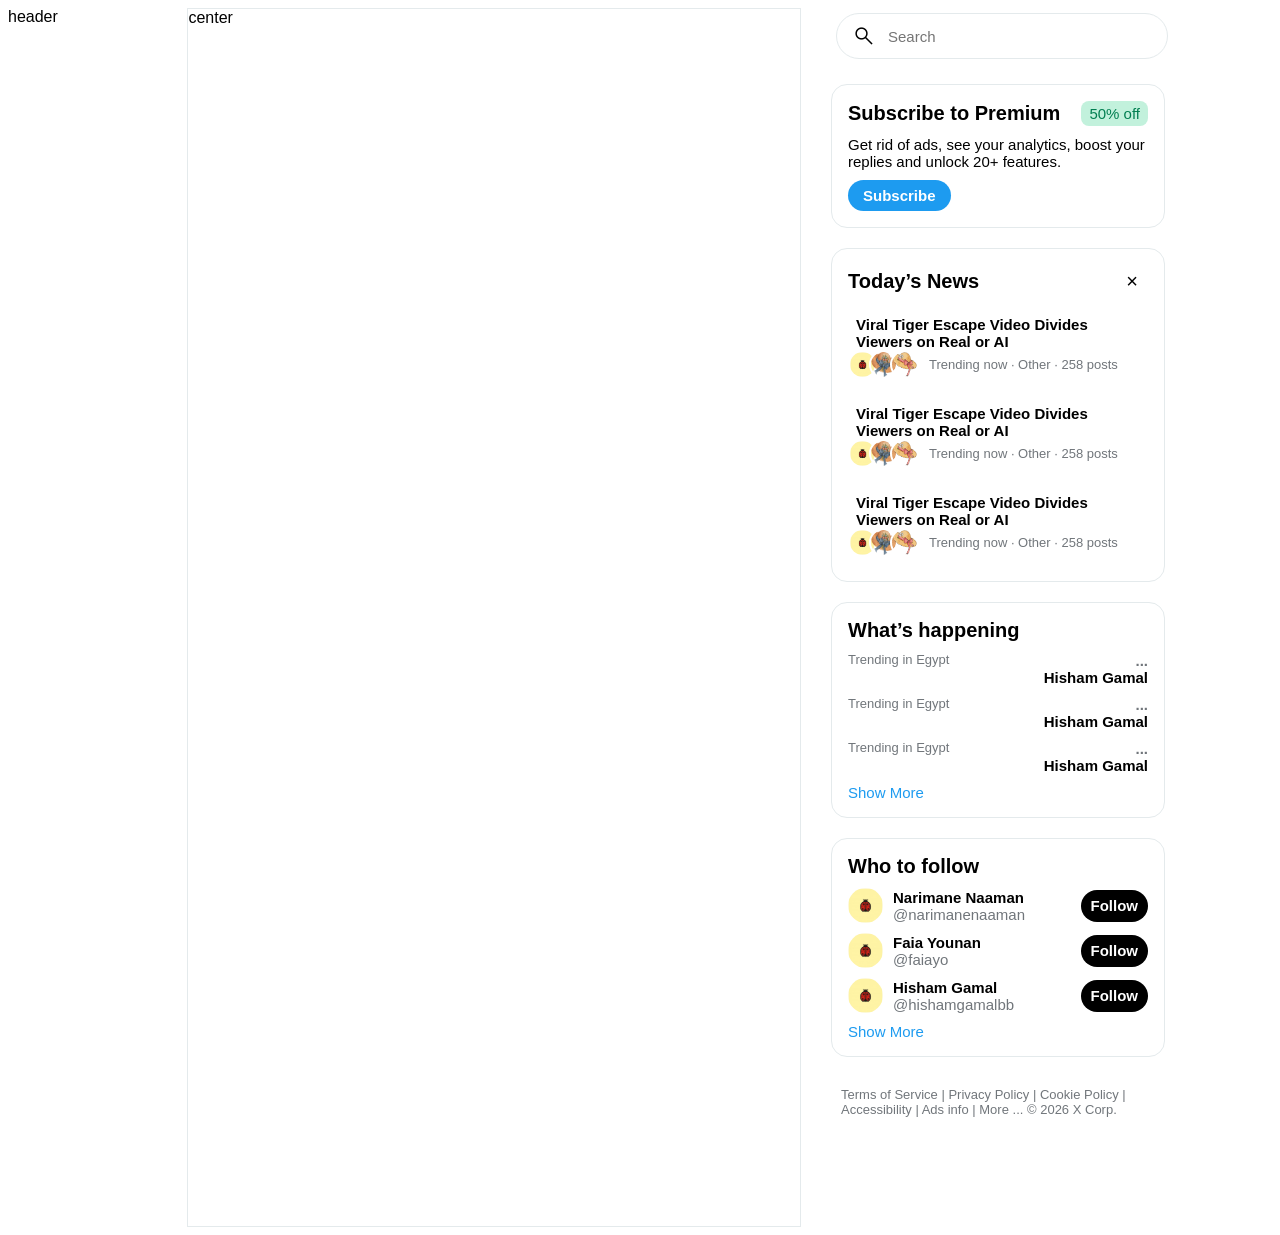
==== HTML/index.html @ dd6e9b9d "f" ====
<!DOCTYPE html>
<html lang="en">

<head>
  <meta charset="UTF-8">
  <meta name="viewport" content="width=device-width, initial-scale=1.0">
  <title>Home</title>
  <link rel="icon" href="../Resources/Images/X (1).png">
  <link rel="stylesheet" href="../CSS/style.css">

  <link rel="stylesheet" href="https://fonts.googleapis.com/css2?family=Material+Symbols+Outlined:opsz,wght,FILL,GRAD@20..48,100..700,0..1,-50..200&icon_names=search" />
  <style>
    .material-symbols-outlined {
         font-variation-settings:
         'FILL' 0,
         'wght' 300,
         'GRAD' 0,
         'opsz' 24
    }
</style>

</head>

<body>
  <header>header</header>

  
  <main>
  <section class="center">center</section>


  <aside>

    <section class="search-section">
      <div class="search">
        <span class="material-symbols-outlined">search</span>
        <input type="text" placeholder="Search">
      </div>
    </section>

    <section class="aside-section">
      <div class="aside-label">
         <p id="side-label">Subscribe to Premium</p>
         <p id="offer">50% off</p>
      </div>
      <p>Get rid of ads, see your analytics, boost your replies and unlock 20+ features.</p>
      <button class="btn-subscribe">Subscribe</button>
    </section>

    <siction class="aside-section">
      <div class="aside-label">
         <p id="side-label">Today’s News</p>
         <span class="close-btn">&times;</span>
      </div>
      <div class="news">
        <p class="news-label">Viral Tiger Escape Video Divides Viewers on Real or AI</p>
        <div class="trending-news">
          <div class="users">
            <img src="../Resources/Images/Avatar(3).png" alt="Avatars">
            <img src="../Resources/Images/Avatar(2).png" alt="">
            <img src="../Resources/Images/Avatar(1).jpeg" alt="">
          </div>
          <p>Trending now · Other · 258 posts</p>
        </div>
      </div>
      <div class="news">
        <p class="news-label">Viral Tiger Escape Video Divides Viewers on Real or AI</p>
        <div class="trending-news">
          <div class="users">
            <img src="../Resources/Images/Avatar(3).png" alt="Avatars">
            <img src="../Resources/Images/Avatar(2).png" alt="">
            <img src="../Resources/Images/Avatar(1).jpeg" alt="">
          </div>
          <p>Trending now · Other · 258 posts</p>
        </div>
      </div>
      <div class="news">
        <p class="news-label">Viral Tiger Escape Video Divides Viewers on Real or AI</p>
        <div class="trending-news">
          <div class="users">
            <img src="../Resources/Images/Avatar(3).png" alt="Avatars">
            <img src="../Resources/Images/Avatar(2).png" alt="">
            <img src="../Resources/Images/Avatar(1).jpeg" alt="">
          </div>
          <p>Trending now · Other · 258 posts</p>
        </div>
      </div>
    </siction>
    
    <section class="aside-section">
      <div class="aside-label">
         <p id="side-label">What’s happening</p>
      </div>
      <div class="trending">
        <p>Trending in Egypt</p>
        <div class="trending-label">
          <span class="menu-btn"> ... </span>
          <p>Hisham Gamal</p>
        </div>
      </div>
      <div class="trending">
        <p>Trending in Egypt</p>
        <div class="trending-label">
          <span class="menu-btn"> ... </span>
          <p>Hisham Gamal</p>
        </div>
      </div>
      <div class="trending">
        <p>Trending in Egypt</p>
        <div class="trending-label">
          <span class="menu-btn"> ... </span>
          <p>Hisham Gamal</p>
        </div>
      </div>
      <div class="more">
        <p>Show More</p>
      </div>
    </section>

    <section class="aside-section">
      <div class="aside-label">
        <p id="side-label">Who to follow</p>
      </div>
      <div class="tofollow">
        <div class="user-info">
          <img src="../Resources/Images/Avatar(1).jpeg" alt="User Photo">
          <div class="users-names">
            <p class="names">Narimane Naaman</p>
            <p class="user-name">@narimanenaaman</p>
          </div>
        </div>
        <button>Follow</button>
      </div>
      <div class="tofollow">
        <div class="user-info">
          <img src="../Resources/Images/Avatar(1).jpeg" alt="User Photo">
          <div class="users-names">
            <p class="names">Faia Younan</p>
            <p class="user-name">@faiayo</p>
          </div>
        </div>
        <button>Follow</button>
      </div>
      <div class="tofollow">
        <div class="user-info">
          <img src="../Resources/Images/Avatar(1).jpeg" alt="User Photo">
          <div class="users-names">
            <p class="names">Hisham Gamal</p>
            <p class="user-name">@hishamgamalbb</p>
          </div>
        </div>
        <button>Follow</button>
      </div>
      <div class="more">
        <p>Show More</p>
      </div>
    </section>

    <footer>
      <div>
        <span>Terms of Service</span>  | 
        <span>Privacy Policy</span>  | 
        <span>Cookie Policy</span>  | 
        <span>Accessibility</span>  | 
        <span>Ads info</span>  | 
        <span>More</span> <span id="footer-more">...</span> 
        &copy; 2026 X Corp.
      </div>
    </footer>
  
  </aside>


  </main>
</body>
</html>
---- CSS/style.css ----
:root {
  /*Colors*/
  --primary-color : #000000; 
  --white-color :#fff ;
  --accent-color : #1D9BF0; /*links,buttons,follow*/
  --text-primary-color : #E7E9EA; 
  --text-secondary-color : #71767B;
  --border-color: #e4eaec;  /*#2F3336;*/
  /*Fonts*/
  --font-small: 13px;
  --font-normal: 15px;
  --font-large: 20px;
  --font-xlarge: 24px;
}

body {
  font-family: "Twitter Chirp", -apple-system, BlinkMacSystemFont, "Segoe UI", Roboto, Helvetica, Arial, sans-serif;
  background-color: var(--white-color);
  color: var(--primary-color);
  display: flex;
}

header {
  flex-grow: 1;
}

main {
  display: flex;
  flex-grow: 5;
}

.center {
  flex-grow: 7;
  border: 1px solid var(--border-color);
}

aside {
  flex-grow: 1;
  visibility: visible;
  padding-left: 30px;
  gap: 20px;
  display: flex;
  flex-direction: column;
  padding-bottom: 100px;

}

.search-section {
  background-color: var(--white-color);
  position: sticky;
  top: 0;
  z-index: 1000;
  padding: 5px;
}

.search {
  display: flex;
  align-items: center;
  gap: 10px;
  border: 1px solid var(--border-color);
  padding: 10px 15px;
  border-radius: 25px;
  max-width: 300px;
}

.search input {
  border: none;
  outline: none;
  width: 100%;
  font-size: var(--font-normal);
}

.aside-section {
  border: 1px solid var(--border-color);
  border-radius: 16px;
  display: flex;
  flex-direction: column;
  gap: 10px;
  align-items: flex-start;
  padding: 16px;
  max-width: 300px;
}

.aside-label {
  display: flex;
  align-items: center;
  padding: 0px;
  margin: 0px;
  justify-content: space-between;
  width: 100%;
}

#side-label {
  font-size: var(--font-large);
  font-weight: bold;
  margin: 0px;
}

#offer {
  color: #007e50;
  background-color: #c2f1dc;
  padding: 4px 8px;
  border-radius: 8px;
  margin: 0px;
}

.btn-subscribe {
  background-color: var(--accent-color);
  border-style: none;
  color: var(--white-color);
  font-size: var(--font-normal);
  font-weight: bold;
  text-align: center;
  padding: 7px 15px;
  border-radius: 25px;
  transition: 0.3s;
  cursor: pointer;
}

.btn-subscribe:hover {
  opacity: 80%;
}
 
.aside-section p {
  margin: 0px;
  font-size: var(--font-normal);
}

.news {
  padding: 8px;
  transition: 0.3s;
  cursor: pointer;
}

.news:hover {
  background-color: var(--border-color);
}

.news-label {
  font-size: var(--font-normal);
  font-weight: bold;
}

.trending-news p {
  font-size: var(--font-small);
  color: var(--text-secondary-color);
}

.trending-news {
  display: flex;
  align-items: center;
  gap: 10px;
}

.close-btn {
  font-size: var(--font-large);
  cursor: pointer;
  border-radius: 50%;
  padding: 5px 10px;
  transition: 0.3s;
}

.close-btn:hover {
  background-color: var(--border-color);
}

.users {
  display: flex;
  flex-direction: row-reverse;
}

.users img {
  width: 25px;
  height: 25px;
  border-radius: 50%;
  border: 2px solid var(--white-color);
  margin-left: -8px;
}

.trending p{
  font-size: var(--font-small);
  color: var(--text-secondary-color);
  margin: 0;
}

.trending {
  display: flex;
  width: 100%;
  align-items: flex-start;
  padding: 0px;
  margin: 0px;
  justify-content: space-between;
  transition: 0.3s;
  cursor: pointer;
}

.trending:hover {
  background-color: var(--border-color);
}

.trending-label {
  display: flex;
  flex-direction: column;
  align-items: flex-end;
}

.trending-label p {
  font-size: var(--font-normal);
  font-weight: bold;
  color: var(--primary-color);
}

.trending-label span {
  font-size: var(--font-normal);
  font-weight: bold;
  color: var(--text-secondary-color);
  transition: 0.3s;
}

.trending-label span:hover {
  border-radius: 50%;
  padding: 5px 10px;
  background-color:  #3299E5;
  color: var(--accent-color);
}

.more {
  width: 100%;
  cursor: pointer;
}

.more:hover {
  background-color: var(--border-color);
}

.more p {
  color: var(--accent-color);
  font-size: var(--font-normal);
}

.names {
  font-size: var(--font-normal);
  font-weight: bold;
  transition: 0.3s;
}

.names:hover {
  text-decoration: underline;
}

.user-name {
  font-size: var(--font-normal);
  color: var(--text-secondary-color);
}

.tofollow {
  cursor: pointer;
  width: 100%;
  display: flex;
  justify-content: space-between;
  transition: 0.3s;
  align-items: center;
}

.tofollow:hover {
  background-color: var(--border-color);
}

.tofollow img {
  width: 35px;
  height: 35px;
  border-radius: 50%;
}

.user-info {
  display: flex;
  gap: 10px;
  align-items: center;
}

.tofollow button {
  background-color: var(--primary-color);
  color: var(--white-color);
  font-size: var(--font-normal);
  font-weight: bold;
  border-style: none;
  border-radius: 16px;
  padding: 4px 10px;
  transition: 0.3s;
  height: 32px;
}

.tofollow button:hover {
  opacity: 80%;
}

footer {
  font-size:var(--font-small);
  color: var(--text-secondary-color);
  max-width: 360px;
}

footer div {
  padding: 10px;
}
 
footer span:hover {
  text-decoration: underline;
}
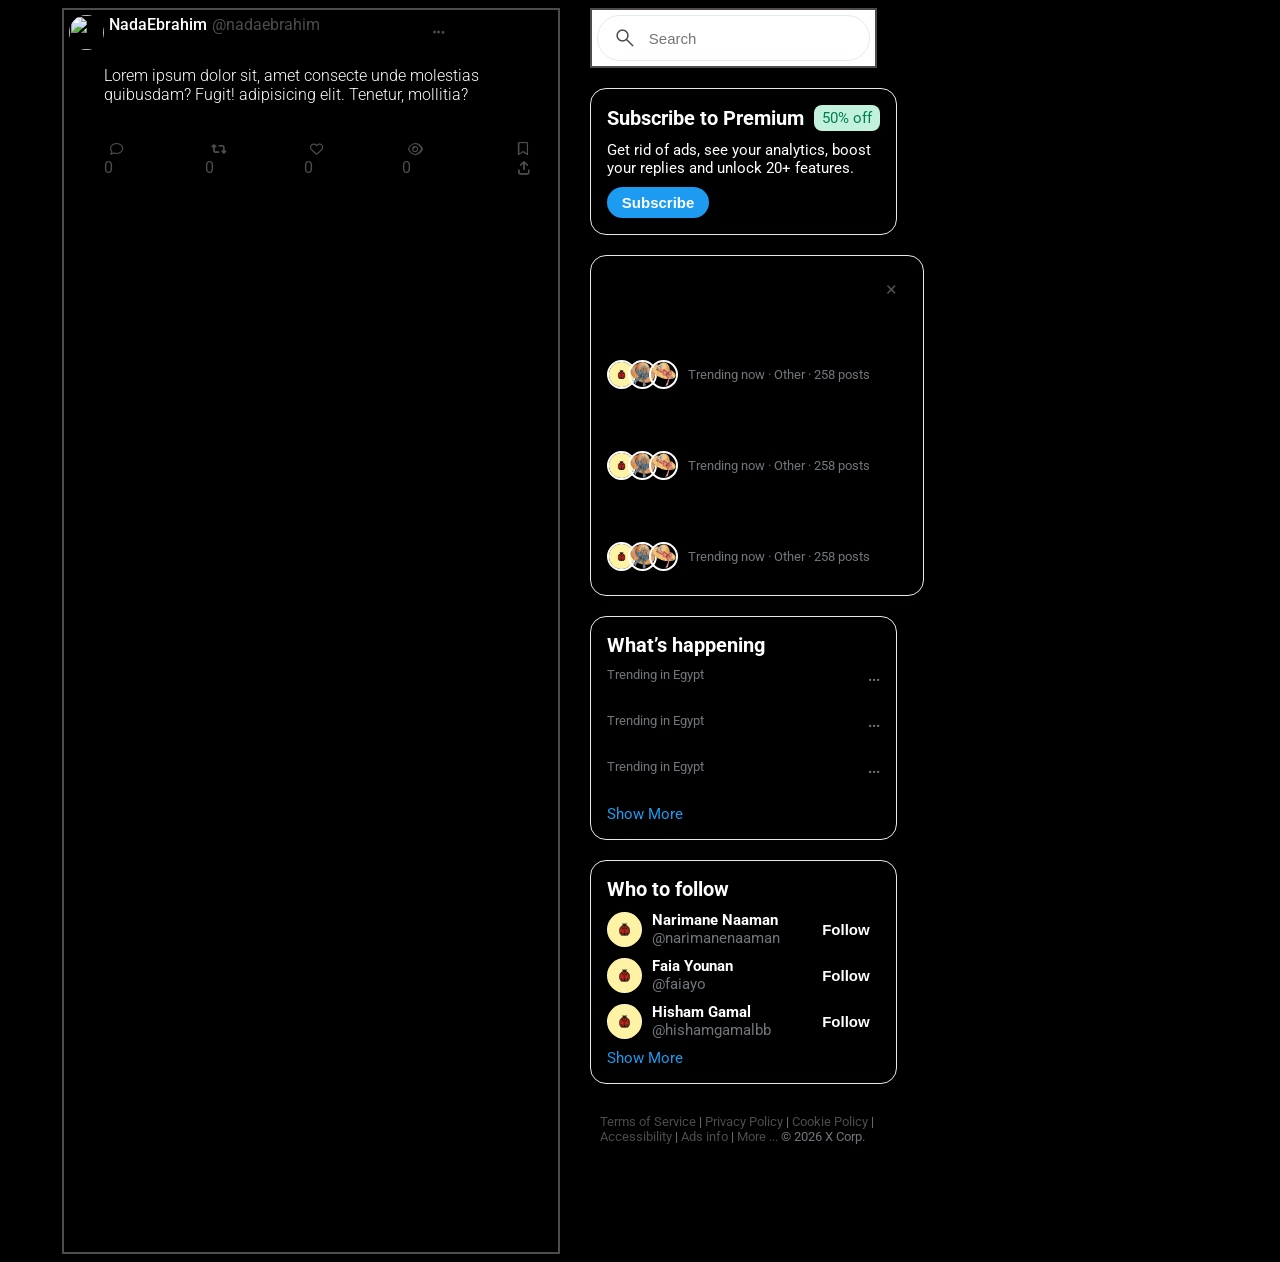
==== commit ee0bca9e: "center." ====
--- a/HTML/index.html
+++ b/HTML/index.html
@@ -7,6 +7,10 @@
   <title>Home</title>
   <link rel="icon" href="../Resources/Images/X (1).png">
   <link rel="stylesheet" href="../CSS/style.css">
+   <!--link icones-->
+   <link rel="stylesheet" href="https://cdnjs.cloudflare.com/ajax/libs/font-awesome/6.5.0/css/all.min.css">
+   <!--link; font-->
+   <link href="https://fonts.googleapis.com/css2?family=Lemonada:wght@300..700&family=Roboto:ital,wght@0,100..900;1,100..900&family=Work+Sans:ital,wght@0,100..900;1,100..900&display=swap" rel="stylesheet">
 
   <link rel="stylesheet" href="https://fonts.googleapis.com/css2?family=Material+Symbols+Outlined:opsz,wght,FILL,GRAD@20..48,100..700,0..1,-50..200&icon_names=search" />
   <style>
@@ -26,7 +30,49 @@
 
   
   <main>
-  <section class="center">center</section>
+  <section class="post">
+    <div class="informUser">
+      <img id="userphoto" src="images/profile.jpg" alt="">
+      <div id="name">NadaEbrahim</div>
+      <div id="username">@nadaebrahim</div>
+          <button class="blue"  id="more"> <i class="fa-solid fa-ellipsis"></i></button>
+    </div>
+
+   <div class="mypost">
+    <p>Lorem ipsum dolor sit, amet consecte unde molestias
+       quibusdam? Fugit!
+    adipisicing elit. Tenetur, mollitia?</p>
+    <img id="postPhoto" alt="" src="images/photo-post.jpg">
+   </div>
+
+   <div class="effect">
+    
+    <div class="interac">
+
+ 
+ <div class="post">
+  
+  
+  <div class="blue" id="icon2">
+    <button class="btn-com"> <i class="fa-regular fa-comment"></i> </button>
+    <span id="spancomment">0</span>
+  </div>
+  <div class="reply-container"></div>
+</div>
+
+
+   <div class="blue"  id="icon3"><button> <i class="fa-solid fa-retweet"></i></button><span>0</span> </div>
+   <div class="red" id="icon4"> <button class="btn-love"><i id="loveicon" class="fa-regular fa-heart"></i></button><span id="spanlove">0</span></div>
+   <div class="green" id="icon5"> <button class="btn-view"><i id="viewicon" class="fa-regular fa-eye"></i></button><span id="spanview">0</span></div>
+   
+   <div class="load">
+   <button class="blue"  id="icon6">   <i id="saveicon" class="fa-regular fa-bookmark"></i></button> 
+   <button class="blue" id="icon7">  <i class="fa-solid fa-arrow-up-from-bracket"></i></button> 
+   </div>
+   </div>
+
+
+ </section>
 
 
   <aside>
@@ -172,5 +218,6 @@
 
 
   </main>
+   <script src="C:\Users\HP\Desktop\N-project\First-Project\Javascript\javascript.js"></script> 
 </body>
 </html>
--- a/CSS/style.css
+++ b/CSS/style.css
@@ -306,4 +306,124 @@
  
 footer span:hover {
   text-decoration: underline;
+}
+
+   
+  body{
+    display: flex;
+   justify-content: center;
+    background-color: black;
+  }
+ :root{
+   --color-main:rgb(77, 75, 75);
+ }
+
+
+section{
+    width: 40%;
+    color: white;
+  padding: 5px;
+    border: 2px,solid,var(--color-main);
+}
+#userphoto{
+ width: 35px;
+height: 35px;
+ border-radius: 50%;
+ object-fit: cover;
+}
+ .informUser{
+    display: flex;
+    gap:5px;
+ }
+ #name{
+      font-family: 'Roboto', sans-serif;
+  font-weight: 500; 
+ }
+ #username{
+color:var(--color-main);
+ }
+ #more{
+    margin:auto ;
+ }
+ button{
+   border: none;
+  background: none;
+ }
+ i{
+  color:var(--color-main);
+ }
+ span{
+  color:var(--color-main);
+ }
+ .interac{
+   display: flex;
+   gap: 70px;
+    margin-left: 35px;
+    
+ }
+ .load{
+   margin-left: 10px;
+ }
+ .mypost p{
+  
+  font-family: 'Roboto', sans-serif;
+  font-weight: 300; 
+  margin-left: 35px;
+ }
+ #postPhoto{
+    margin-left: 35px;
+    border-radius: 10px;
+    width: 80%;
+ }
+.blue :hover i,
+.blue:hover span,
+.blue:hover i{
+color: rgb(51, 51, 205);
+ }
+.red:hover i,
+.red:hover span{
+  color: red;
+ }
+ .green:hover i,
+ .green:hover span{
+  color: green;
+ }
+  #more,#icon7{
+    position: relative;
+  }
+    
+.men,.men2{
+position: absolute;
+background-color: black;
+border: 1px solid rgb(70,70,70);
+
+border-radius: 10px;
+box-shadow: 0px 0 10px rgba(255,255,255,0.1);
+color: white;
+ 
+}
+.men{
+padding: 5px 20px 5px 0px;
+width: 120px;
+ top: 100%;
+right: 0px;
+}
+ .share-item{
+padding: 10px 30px 10px 3px;
+}
+.men2{
+  width: 200px;
+  height: 325px;
+ padding:5px 2px 5px 0px ;
+  top: 100%;
+right: 0px;
+}
+ .share-item2{
+  padding:15px 25px 5px 0px ;
+ white-space: nowrap;
+
+ }
+
+button{
+ cursor: pointer;
 }
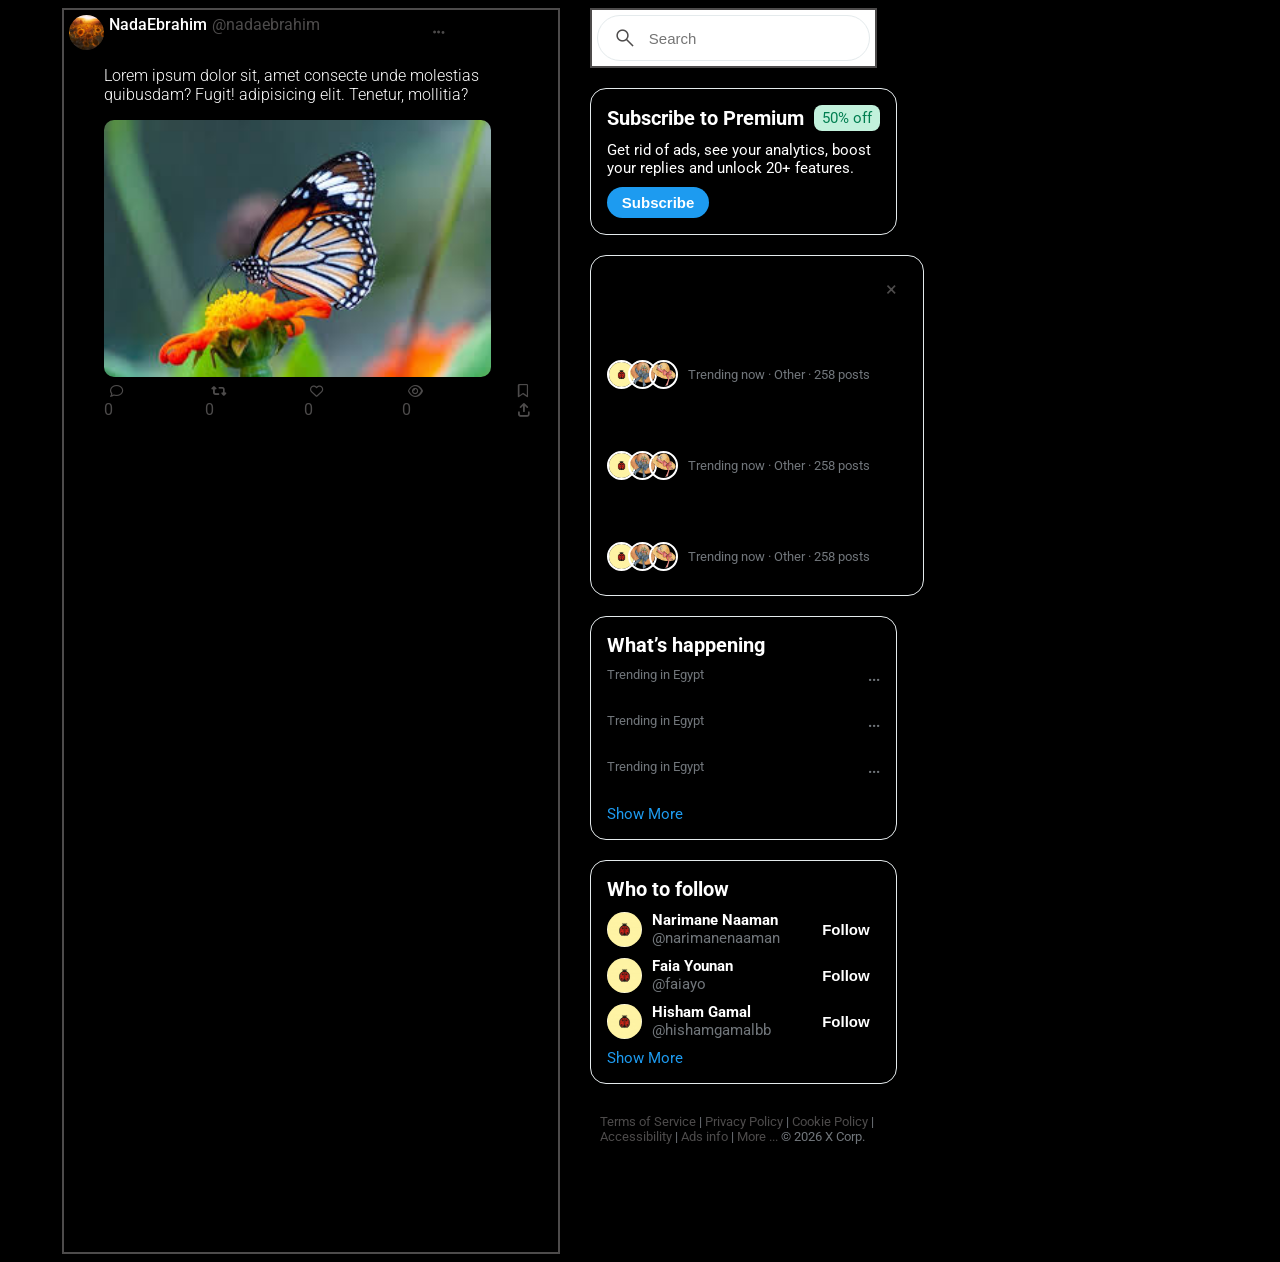
==== commit e4277152: "add images" ====
--- a/HTML/index.html
+++ b/HTML/index.html
@@ -32,7 +32,7 @@
   <main>
   <section class="post">
     <div class="informUser">
-      <img id="userphoto" src="images/profile.jpg" alt="">
+      <img id="userphoto" src="../Resources/Images/profile.jpg" alt="">
       <div id="name">NadaEbrahim</div>
       <div id="username">@nadaebrahim</div>
           <button class="blue"  id="more"> <i class="fa-solid fa-ellipsis"></i></button>
@@ -42,7 +42,7 @@
     <p>Lorem ipsum dolor sit, amet consecte unde molestias
        quibusdam? Fugit!
     adipisicing elit. Tenetur, mollitia?</p>
-    <img id="postPhoto" alt="" src="images/photo-post.jpg">
+    <img id="postPhoto" alt="" src="../Resources/Images/photo-post.jpg">
    </div>
 
    <div class="effect">
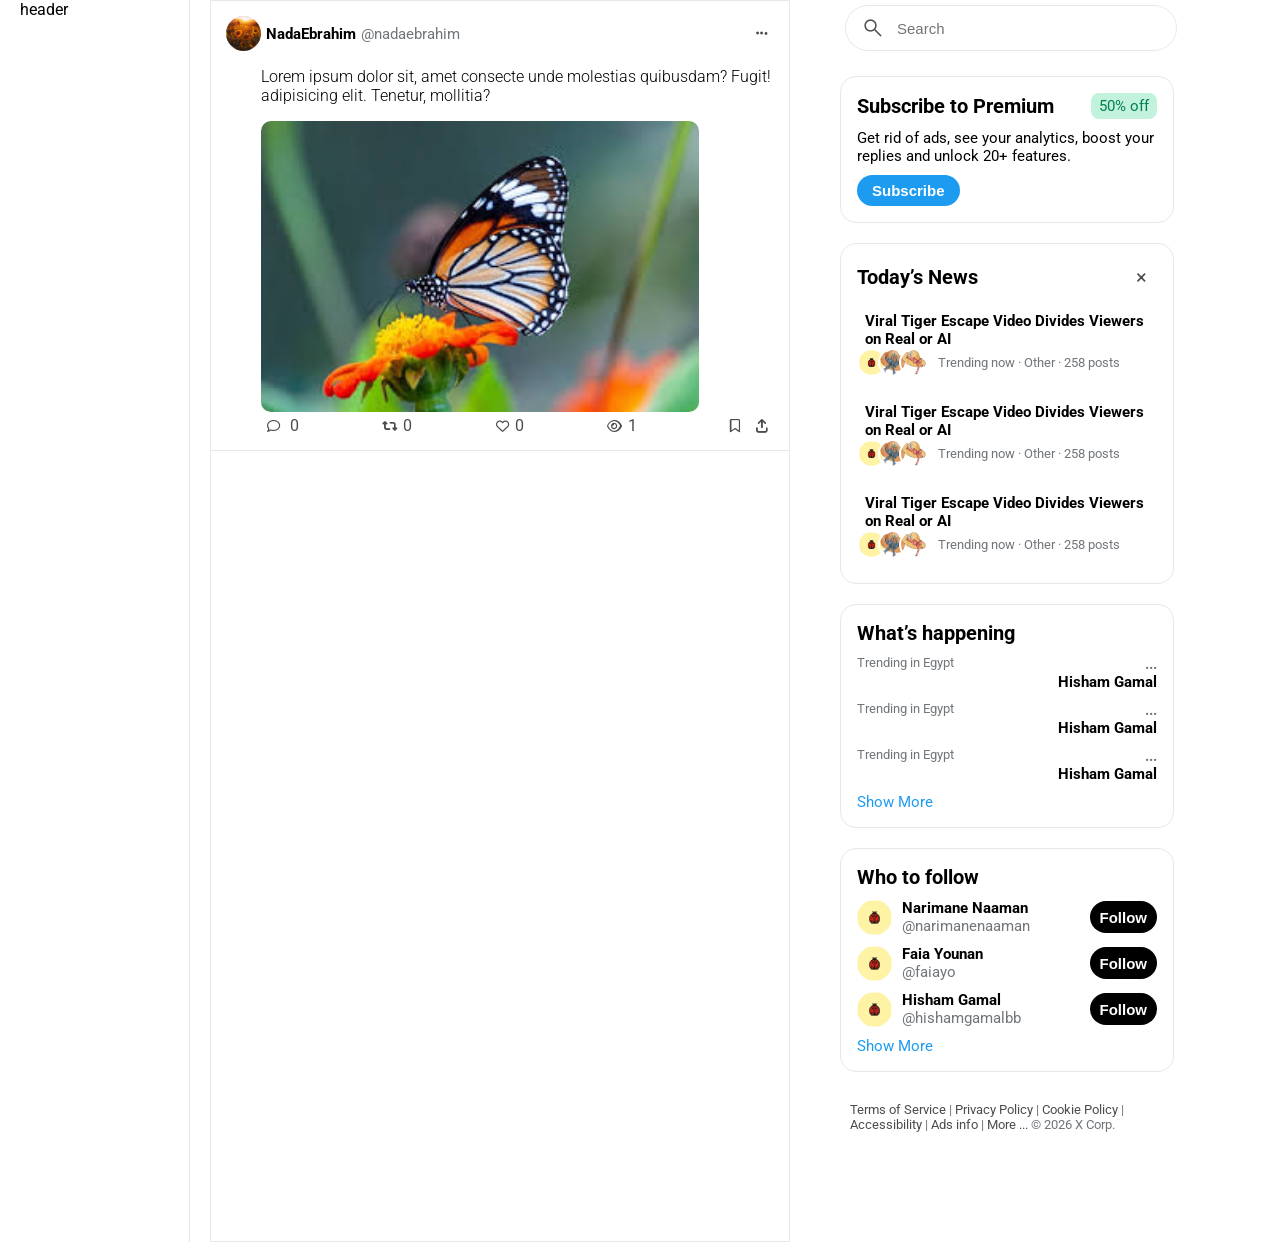
==== commit 0540f3f2: "final layout" ====
--- a/HTML/index.html
+++ b/HTML/index.html
@@ -27,54 +27,50 @@
 
 <body>
   <header>header</header>
-
   
-  <main>
-  <section class="post">
-    <div class="informUser">
-      <img id="userphoto" src="../Resources/Images/profile.jpg" alt="">
-      <div id="name">NadaEbrahim</div>
-      <div id="username">@nadaebrahim</div>
+    <main>
+
+      <section class="post">
+
+        <div class="informUser">
+          <img id="userphoto" src="../Resources/Images/profile.jpg" alt="">
+          <div id="name">NadaEbrahim</div>
+          <div id="username">@nadaebrahim</div>
           <button class="blue"  id="more"> <i class="fa-solid fa-ellipsis"></i></button>
-    </div>
-
-   <div class="mypost">
-    <p>Lorem ipsum dolor sit, amet consecte unde molestias
-       quibusdam? Fugit!
-    adipisicing elit. Tenetur, mollitia?</p>
-    <img id="postPhoto" alt="" src="../Resources/Images/photo-post.jpg">
-   </div>
-
-   <div class="effect">
+        </div>
+
+        <div class="mypost">
+          <p>Lorem ipsum dolor sit, amet consecte unde molestias quibusdam? Fugit! adipisicing elit. Tenetur, mollitia?</p>
+          <img id="postPhoto" alt="" src="../Resources/Images/photo-post.jpg">
+        </div>
+
+        <div class="effect">
+          <div class="interac">
+            <div>
+              <div class="blue" id="icon2">
+                <button class="btn-com"> <i class="fa-regular fa-comment"></i> </button>
+                <span id="spancomment">0</span>
+              </div>
+              <div class="reply-container"></div>
+            </div>
+          
+           <div class="blue"  id="icon3"><button> <i class="fa-solid fa-retweet"></i></button><span>0</span> </div>
+           <div class="red" id="icon4"> <button class="btn-love"><i id="loveicon" class="fa-regular fa-heart"></i></button><span id="spanlove">0</span></div>
+           <div class="green" id="icon5"> <button class="btn-view"><i id="viewicon" class="fa-regular fa-eye"></i></button><span id="spanview">0</span></div>
+          
+           <div class="load">
+              <button class="blue"  id="icon6">   <i id="saveicon" class="fa-regular fa-bookmark"></i></button> 
+              <button class="blue" id="icon7">  <i class="fa-solid fa-arrow-up-from-bracket"></i></button> 
+           </div>
+           
+         </div>
+
+        </div>
+
+      </section>
+    </main>
+
     
-    <div class="interac">
-
- 
- <div class="post">
-  
-  
-  <div class="blue" id="icon2">
-    <button class="btn-com"> <i class="fa-regular fa-comment"></i> </button>
-    <span id="spancomment">0</span>
-  </div>
-  <div class="reply-container"></div>
-</div>
-
-
-   <div class="blue"  id="icon3"><button> <i class="fa-solid fa-retweet"></i></button><span>0</span> </div>
-   <div class="red" id="icon4"> <button class="btn-love"><i id="loveicon" class="fa-regular fa-heart"></i></button><span id="spanlove">0</span></div>
-   <div class="green" id="icon5"> <button class="btn-view"><i id="viewicon" class="fa-regular fa-eye"></i></button><span id="spanview">0</span></div>
-   
-   <div class="load">
-   <button class="blue"  id="icon6">   <i id="saveicon" class="fa-regular fa-bookmark"></i></button> 
-   <button class="blue" id="icon7">  <i class="fa-solid fa-arrow-up-from-bracket"></i></button> 
-   </div>
-   </div>
-
-
- </section>
-
-
   <aside>
 
     <section class="search-section">
@@ -93,7 +89,7 @@
       <button class="btn-subscribe">Subscribe</button>
     </section>
 
-    <siction class="aside-section">
+    <section class="aside-section">
       <div class="aside-label">
          <p id="side-label">Today’s News</p>
          <span class="close-btn">&times;</span>
@@ -131,7 +127,7 @@
           <p>Trending now · Other · 258 posts</p>
         </div>
       </div>
-    </siction>
+    </section>
     
     <section class="aside-section">
       <div class="aside-label">
@@ -216,8 +212,6 @@
   
   </aside>
 
-
-  </main>
-   <script src="C:\Users\HP\Desktop\N-project\First-Project\Javascript\javascript.js"></script> 
+   <script src="../Javascript/javascript.js"></script> 
 </body>
 </html>
--- a/CSS/style.css
+++ b/CSS/style.css
@@ -6,6 +6,7 @@
   --text-primary-color : #E7E9EA; 
   --text-secondary-color : #71767B;
   --border-color: #e4eaec;  /*#2F3336;*/
+  --color-main:rgb(77, 75, 75);
   /*Fonts*/
   --font-small: 13px;
   --font-normal: 15px;
@@ -17,32 +18,44 @@
   font-family: "Twitter Chirp", -apple-system, BlinkMacSystemFont, "Segoe UI", Roboto, Helvetica, Arial, sans-serif;
   background-color: var(--white-color);
   color: var(--primary-color);
-  display: flex;
+  margin: 0;
+  display: grid;
+  grid-template-columns: 170px 580px 450px;
+  gap: 20px;
+  justify-content: center;
+  height: 100vh;
+  overflow-y: auto;   /* Scroll */
 }
 
 header {
-  flex-grow: 1;
-}
+  border-right: 1px solid var(--border-color);
+  overflow-y: auto;
+  /*padding: 20px;*/
+}
+
+/*main {
+  /*display: grid;
+  grid-template-columns: 250px 600px 350px; /* header | center | aside 
+  gap: 20px;
+  justify-content: center; /* يحافظ على التمركز لو الشاشة كبيرة 
+  height: 100vh;
+}*/
 
 main {
-  display: flex;
-  flex-grow: 5;
-}
-
-.center {
-  flex-grow: 7;
+  border-right: 1px solid var(--border-color);
+  min-width: 0; /* يمنع البوست من كسر layout */
   border: 1px solid var(--border-color);
 }
 
 aside {
-  flex-grow: 1;
+  padding-left: 20px;
+  /*overflow-y: auto;*/ 
   visibility: visible;
   padding-left: 30px;
   gap: 20px;
   display: flex;
   flex-direction: column;
   padding-bottom: 100px;
-
 }
 
 .search-section {
@@ -308,122 +321,127 @@
   text-decoration: underline;
 }
 
+
+.post{
+  padding: 15px;
+  border-bottom: 1px solid var(--border-color);
+
+}
+
+#userphoto{
+  width: 35px;
+  height: 35px;
+  border-radius: 50%;
+  object-fit: cover;
+}
+
+.informUser{
+  display: flex;
+  gap:5px;
+  align-items: center;
+  width: 100%;
+}
+ 
+#name{
+  font-size: var(--font-normal);
+  font-weight: bold;
+}
+
+#username{
+  color:var(--text-secondary-color);
+  font-size: var(--font-normal);
+}
+
+#more{
+  margin-left:auto;
+}
+
+.post button{
+   border: none;
+   background: none;
+}
+
+i{
+  color:var(--color-main);
+}
+
+span{
+  color:var(--color-main);
+}
+
+.interac{
+   display: flex;
+   justify-content: space-between;
+   margin-left: 35px;
    
-  body{
-    display: flex;
-   justify-content: center;
-    background-color: black;
-  }
- :root{
-   --color-main:rgb(77, 75, 75);
- }
-
-
-section{
-    width: 40%;
-    color: white;
-  padding: 5px;
-    border: 2px,solid,var(--color-main);
-}
-#userphoto{
- width: 35px;
-height: 35px;
- border-radius: 50%;
- object-fit: cover;
-}
- .informUser{
-    display: flex;
-    gap:5px;
- }
- #name{
-      font-family: 'Roboto', sans-serif;
-  font-weight: 500; 
- }
- #username{
-color:var(--color-main);
- }
- #more{
-    margin:auto ;
- }
- button{
-   border: none;
-  background: none;
- }
- i{
-  color:var(--color-main);
- }
- span{
-  color:var(--color-main);
- }
- .interac{
-   display: flex;
-   gap: 70px;
-    margin-left: 35px;
-    
- }
- .load{
-   margin-left: 10px;
- }
- .mypost p{
-  
+}
+
+.load{
+   padding-left: 10px;
+}
+
+.mypost p{
   font-family: 'Roboto', sans-serif;
   font-weight: 300; 
   margin-left: 35px;
- }
- #postPhoto{
-    margin-left: 35px;
-    border-radius: 10px;
-    width: 80%;
- }
-.blue :hover i,
-.blue:hover span,
-.blue:hover i{
-color: rgb(51, 51, 205);
- }
-.red:hover i,
-.red:hover span{
+}
+
+#postPhoto{
+  margin-left: 35px;
+  border-radius: 10px;
+  width: 80%;
+}
+
+.blue:hover i, .blue:hover span {
+  color: rgb(51, 51, 205);
+}
+
+.red:hover i, .red:hover span{
   color: red;
- }
- .green:hover i,
- .green:hover span{
+}
+
+.green:hover i, .green:hover span{
   color: green;
- }
-  #more,#icon7{
-    position: relative;
-  }
+}
+
+#more,#icon7{
+  position: relative;
+}
     
 .men,.men2{
-position: absolute;
-background-color: black;
-border: 1px solid rgb(70,70,70);
-
-border-radius: 10px;
-box-shadow: 0px 0 10px rgba(255,255,255,0.1);
-color: white;
+  position: absolute;
+  background-color: black;
+  border: 1px solid rgb(70,70,70);
+  border-radius: 10px;
+  box-shadow: 0px 0 10px rgba(255,255,255,0.1);
+  color: white;
+}
+
+.men{
+  padding: 5px 20px 5px 0px;
+  width: 120px;
+  top: 100%;
+  right: 0px;
+}
+
  
-}
-.men{
-padding: 5px 20px 5px 0px;
-width: 120px;
- top: 100%;
-right: 0px;
-}
- .share-item{
-padding: 10px 30px 10px 3px;
-}
+.share-item{
+  padding: 10px 30px 10px 3px;
+}
+
 .men2{
   width: 200px;
   height: 325px;
- padding:5px 2px 5px 0px ;
+  padding:5px 2px 5px 0px ;
   top: 100%;
-right: 0px;
-}
- .share-item2{
+  right: 0px;
+}
+
+.share-item2{
   padding:15px 25px 5px 0px ;
- white-space: nowrap;
-
- }
+  white-space: nowrap;
+}
 
 button{
- cursor: pointer;
+  cursor: pointer;
 }
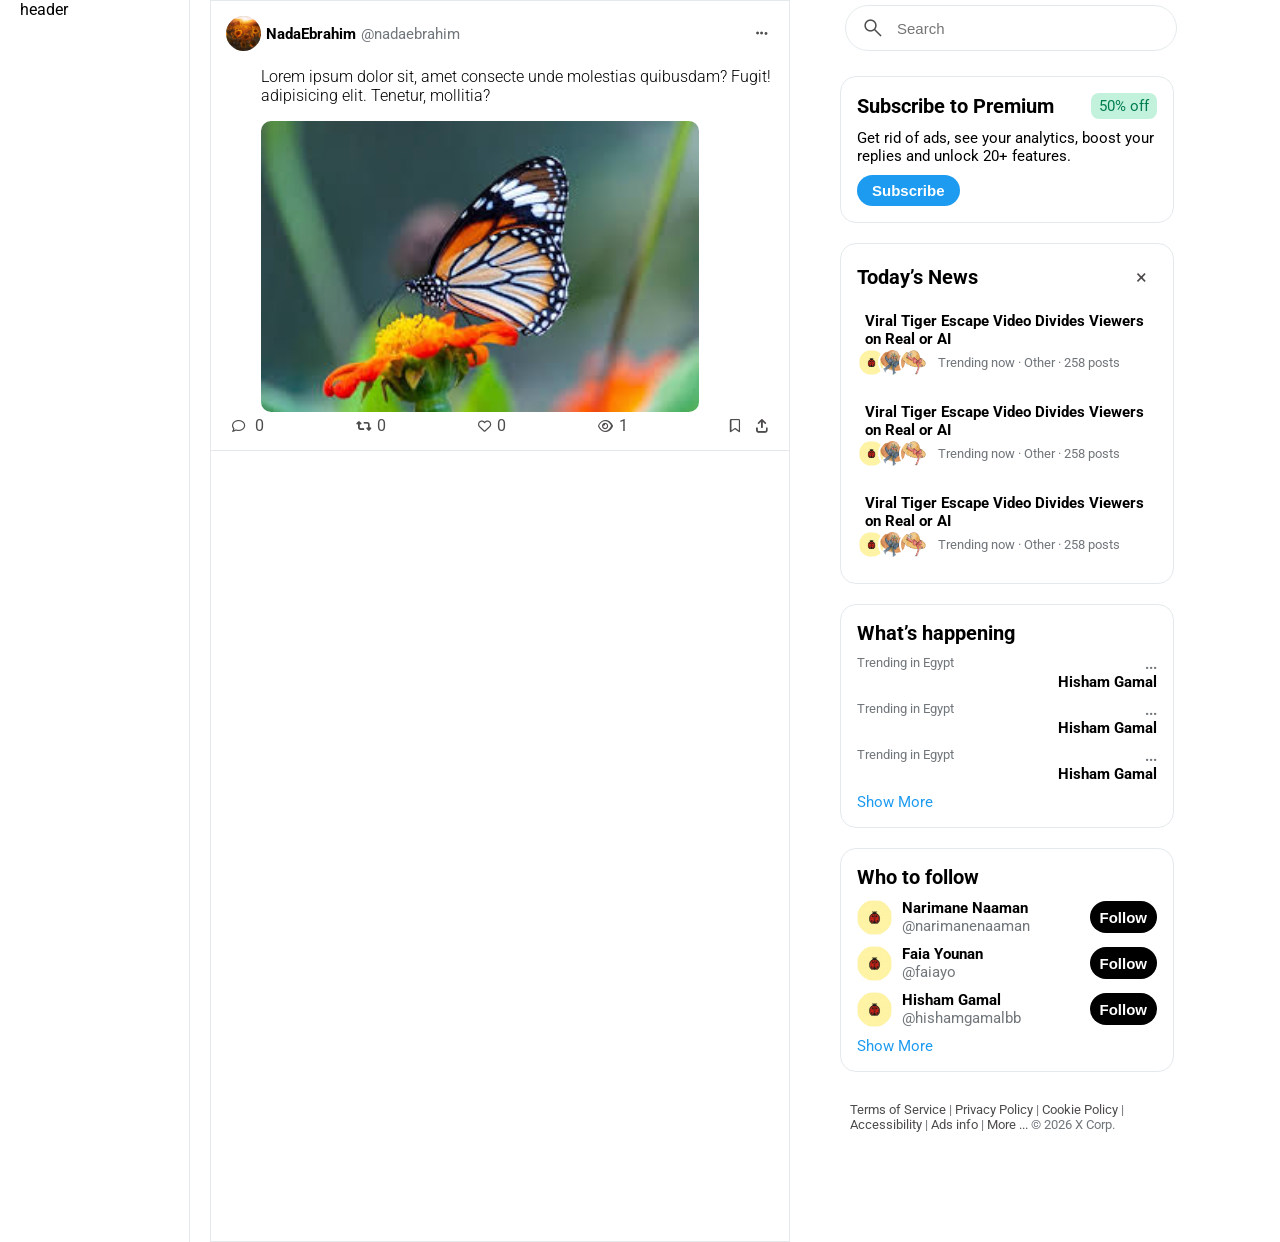
==== commit 6cc051ed: "last2" ====
--- a/HTML/index.html
+++ b/HTML/index.html
@@ -28,16 +28,19 @@
 <body>
   <header>header</header>
   
-    <main>
-
+
+ 
+  <main>
       <section class="post">
 
         <div class="informUser">
           <img id="userphoto" src="../Resources/Images/profile.jpg" alt="">
           <div id="name">NadaEbrahim</div>
           <div id="username">@nadaebrahim</div>
+
           <button class="blue"  id="more"> <i class="fa-solid fa-ellipsis"></i></button>
         </div>
+
 
         <div class="mypost">
           <p>Lorem ipsum dolor sit, amet consecte unde molestias quibusdam? Fugit! adipisicing elit. Tenetur, mollitia?</p>
@@ -70,6 +73,7 @@
       </section>
     </main>
 
+
     
   <aside>
 
--- a/CSS/style.css
+++ b/CSS/style.css
@@ -325,8 +325,8 @@
 .post{
   padding: 15px;
   border-bottom: 1px solid var(--border-color);
-
-}
+}
+
 
 #userphoto{
   width: 35px;
@@ -372,8 +372,10 @@
 .interac{
    display: flex;
    justify-content: space-between;
-   margin-left: 35px;
-   
+   margin-left: 0;
+    align-items: center;
+  flex-wrap: wrap; 
+  width: 100%;
 }
 
 .load{
@@ -383,13 +385,14 @@
 .mypost p{
   font-family: 'Roboto', sans-serif;
   font-weight: 300; 
-  margin-left: 35px;
+ margin-left: 35px;
 }
 
 #postPhoto{
-  margin-left: 35px;
+ margin-left: 35px;
   border-radius: 10px;
   width: 80%;
+ 
 }
 
 .blue:hover i, .blue:hover span {
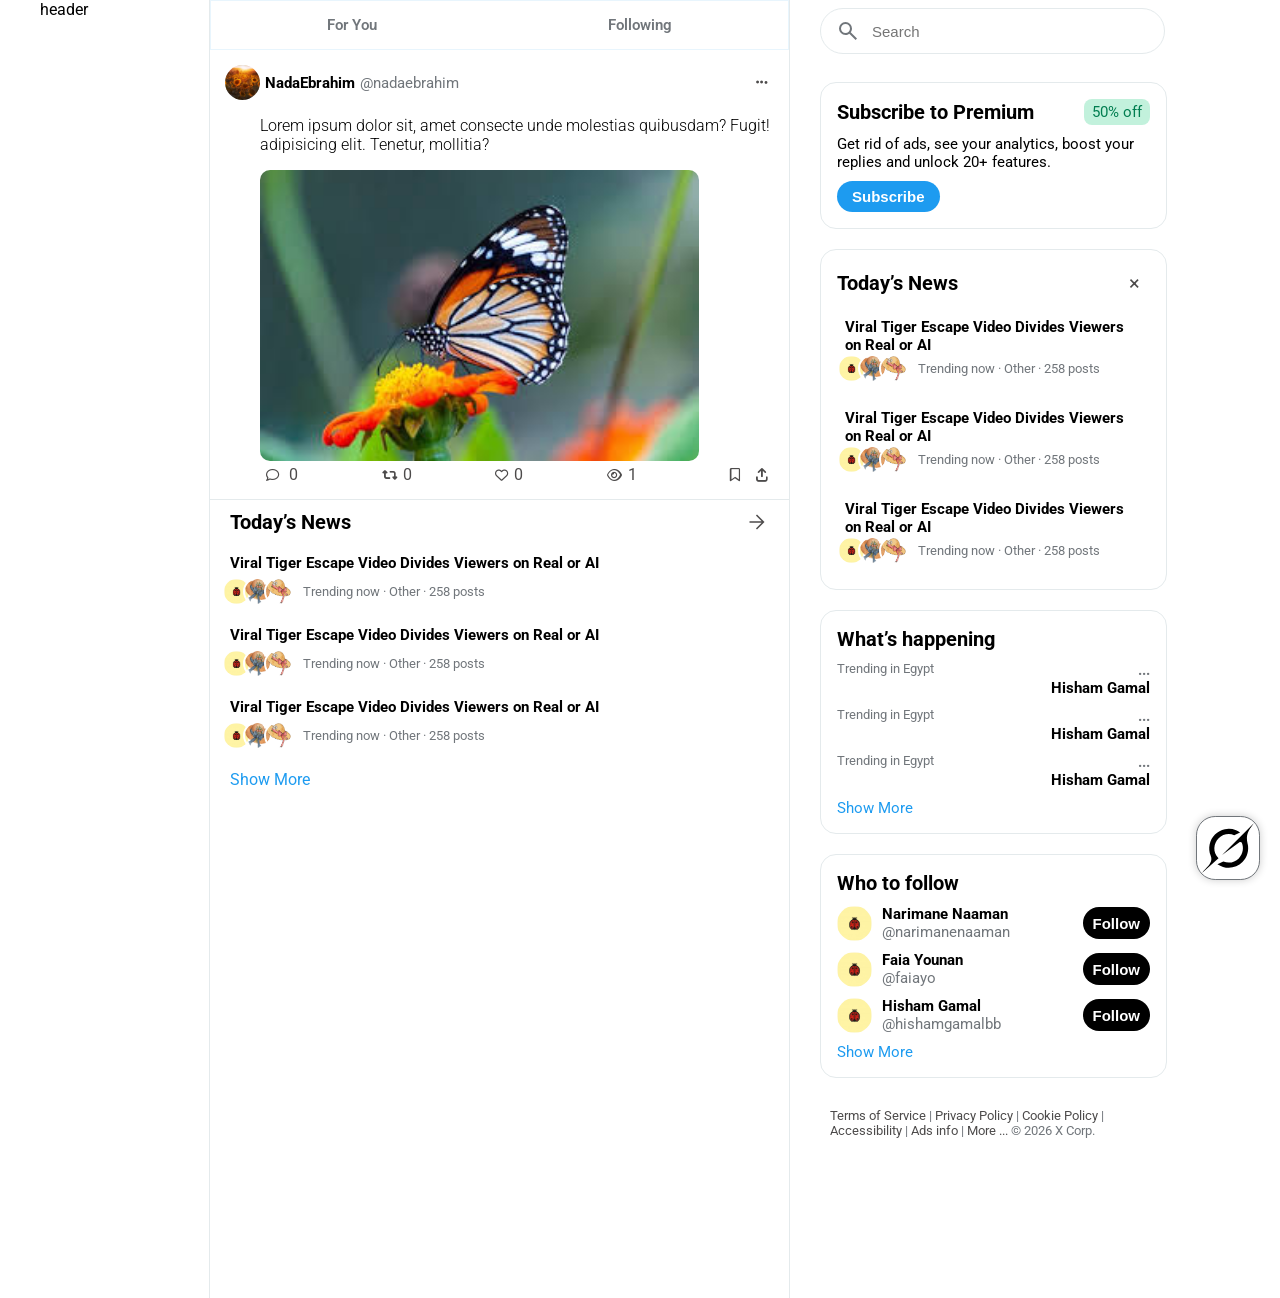
==== commit ede9c03e: "add lists" ====
--- a/HTML/index.html
+++ b/HTML/index.html
@@ -11,8 +11,8 @@
    <link rel="stylesheet" href="https://cdnjs.cloudflare.com/ajax/libs/font-awesome/6.5.0/css/all.min.css">
    <!--link; font-->
    <link href="https://fonts.googleapis.com/css2?family=Lemonada:wght@300..700&family=Roboto:ital,wght@0,100..900;1,100..900&family=Work+Sans:ital,wght@0,100..900;1,100..900&display=swap" rel="stylesheet">
-
-  <link rel="stylesheet" href="https://fonts.googleapis.com/css2?family=Material+Symbols+Outlined:opsz,wght,FILL,GRAD@20..48,100..700,0..1,-50..200&icon_names=search" />
+  <link rel="stylesheet" href="https://fonts.googleapis.com/css2?family=Material+Symbols+Outlined:opsz,wght,FILL,GRAD@24,400,0,0&icon_names=search" />
+  <link rel="stylesheet" href="https://fonts.googleapis.com/css2?family=Material+Symbols+Outlined:opsz,wght,FILL,GRAD@20..48,100..700,0..1,-50..200&icon_names=arrow_forward" />
   <style>
     .material-symbols-outlined {
          font-variation-settings:
@@ -28,19 +28,20 @@
 <body>
   <header>header</header>
   
-
- 
-  <main>
+    <main>
+      <section class="two-optians">
+        <p> For You  </p> 
+        <p> Following </p>   
+      </section>
+
       <section class="post">
 
         <div class="informUser">
           <img id="userphoto" src="../Resources/Images/profile.jpg" alt="">
           <div id="name">NadaEbrahim</div>
           <div id="username">@nadaebrahim</div>
-
-          <button class="blue"  id="more"> <i class="fa-solid fa-ellipsis"></i></button>
-        </div>
-
+          <button class="blue"  id="post-more"> <i class="fa-solid fa-ellipsis"></i></button>
+        </div>
 
         <div class="mypost">
           <p>Lorem ipsum dolor sit, amet consecte unde molestias quibusdam? Fugit! adipisicing elit. Tenetur, mollitia?</p>
@@ -70,16 +71,67 @@
 
         </div>
 
-      </section>
+        </section>
+
+        <section>
+          <div class="feed-news">
+            <p id="side-label">Today’s News</p>
+            <span class="material-symbols-outlined">arrow_forward</span>
+          </div>
+          <!--  News  -->
+          <div class="feed-news feed-naws-flexing">
+            <p class="news-label">Viral Tiger Escape Video Divides Viewers on Real or AI</p>
+            <div class="trending-news">
+              <div class="users">
+                <img src="../Resources/Images/Avatar(3).png" alt="Avatars">
+                <img src="../Resources/Images/Avatar(2).png" alt="">
+                <img src="../Resources/Images/Avatar(1).jpeg" alt="">
+              </div>
+              <p>Trending now · Other · 258 posts</p>
+            </div>
+          </div>
+
+          <!--  News  -->
+          <div class="feed-news feed-naws-flexing">
+            <p class="news-label">Viral Tiger Escape Video Divides Viewers on Real or AI</p>
+            <div class="trending-news">
+              <div class="users">
+                <img src="../Resources/Images/Avatar(3).png" alt="Avatars">
+                <img src="../Resources/Images/Avatar(2).png" alt="">
+                <img src="../Resources/Images/Avatar(1).jpeg" alt="">
+              </div>
+              <p>Trending now · Other · 258 posts</p>
+            </div>
+          </div>
+
+          <!--  News  -->
+          <div class="feed-news feed-naws-flexing">
+            <p class="news-label">Viral Tiger Escape Video Divides Viewers on Real or AI</p>
+            <div class="trending-news">
+              <div class="users">
+                <img src="../Resources/Images/Avatar(3).png" alt="Avatars">
+                <img src="../Resources/Images/Avatar(2).png" alt="">
+                <img src="../Resources/Images/Avatar(1).jpeg" alt="">
+              </div>
+              <p>Trending now · Other · 258 posts</p>
+            </div>
+          </div>
+          
+          <div class="feed-news feed-naws-flexing">
+           <p id="more-blue">Show More</p>
+          </div>
+
+        </section>
+          
     </main>
-
 
     
   <aside>
 
     <section class="search-section">
       <div class="search">
-        <span class="material-symbols-outlined">search</span>
+        <img src="../Resources/Images/search_icon.svg">
+        <!-- <span class="material-symbols-outlined">search</span> -->
         <input type="text" placeholder="Search">
       </div>
     </section>
@@ -209,10 +261,13 @@
         <span>Cookie Policy</span>  | 
         <span>Accessibility</span>  | 
         <span>Ads info</span>  | 
-        <span>More</span> <span id="footer-more">...</span> 
+        <span id="footer-more">More</span> <span id="footer-more">...</span> 
         &copy; 2026 X Corp.
       </div>
     </footer>
+    
+    <a class="btn_chat_Grok">   <img id="btn-img" src="../Resources/Images/grok-ai-icon.svg" alt=""> </a>
+    <!--<button class="btn_chat_Grok">   <img id="btn-img" src="../Resources/Images/chat-icon.png" alt=""> </button> -->
   
   </aside>
 
--- a/CSS/style.css
+++ b/CSS/style.css
@@ -3,6 +3,7 @@
   --primary-color : #000000; 
   --white-color :#fff ;
   --accent-color : #1D9BF0; /*links,buttons,follow*/
+  --accent-hover-color : #E8F5FD;
   --text-primary-color : #E7E9EA; 
   --text-secondary-color : #71767B;
   --border-color: #e4eaec;  /*#2F3336;*/
@@ -21,7 +22,6 @@
   margin: 0;
   display: grid;
   grid-template-columns: 170px 580px 450px;
-  gap: 20px;
   justify-content: center;
   height: 100vh;
   overflow-y: auto;   /* Scroll */
@@ -44,18 +44,16 @@
 main {
   border-right: 1px solid var(--border-color);
   min-width: 0; /* يمنع البوست من كسر layout */
-  border: 1px solid var(--border-color);
 }
 
 aside {
-  padding-left: 20px;
   /*overflow-y: auto;*/ 
   visibility: visible;
   padding-left: 30px;
   gap: 20px;
   display: flex;
   flex-direction: column;
-  padding-bottom: 100px;
+  padding-bottom: 150px;
 }
 
 .search-section {
@@ -63,7 +61,7 @@
   position: sticky;
   top: 0;
   z-index: 1000;
-  padding: 5px;
+  padding: 8px 0px;
 }
 
 .search {
@@ -73,7 +71,27 @@
   border: 1px solid var(--border-color);
   padding: 10px 15px;
   border-radius: 25px;
-  max-width: 300px;
+  max-width: 313px;
+}
+
+.search-focus {
+  border: 2px solid var(--accent-color);
+}
+
+.seach-box {
+  border-radius: 10px;
+  box-shadow: 0 0 8px rgba(0,0,0,0.2);
+  position: absolute;
+  top: 56px;
+  background-color: var(--white-color);
+  padding: 10px 25px;
+  max-width: 270px;
+}
+
+.search-box-content {
+  font-size: var(--font-normal);
+  color: var(--text-secondary-color);
+  height: 100px;
 }
 
 .search input {
@@ -91,7 +109,7 @@
   gap: 10px;
   align-items: flex-start;
   padding: 16px;
-  max-width: 300px;
+  max-width: 313px;
 }
 
 .aside-label {
@@ -171,6 +189,7 @@
   border-radius: 50%;
   padding: 5px 10px;
   transition: 0.3s;
+  position: relative;
 }
 
 .close-btn:hover {
@@ -319,14 +338,16 @@
  
 footer span:hover {
   text-decoration: underline;
+  cursor: pointer;
+  position: relative;
 }
 
 
 .post{
   padding: 15px;
   border-bottom: 1px solid var(--border-color);
-}
-
+
+}
 
 #userphoto{
   width: 35px;
@@ -352,8 +373,9 @@
   font-size: var(--font-normal);
 }
 
-#more{
+#post-more{
   margin-left:auto;
+  position: relative;
 }
 
 .post button{
@@ -372,10 +394,8 @@
 .interac{
    display: flex;
    justify-content: space-between;
-   margin-left: 0;
-    align-items: center;
-  flex-wrap: wrap; 
-  width: 100%;
+   margin-left: 35px;
+   
 }
 
 .load{
@@ -385,14 +405,13 @@
 .mypost p{
   font-family: 'Roboto', sans-serif;
   font-weight: 300; 
- margin-left: 35px;
+  margin-left: 35px;
 }
 
 #postPhoto{
- margin-left: 35px;
+  margin-left: 35px;
   border-radius: 10px;
   width: 80%;
- 
 }
 
 .blue:hover i, .blue:hover span {
@@ -447,4 +466,115 @@
 
 button{
   cursor: pointer;
-}+}
+
+.menu_for_all {
+  border-radius: 10px;
+  box-shadow: 0 0 8px rgba(0,0,0,0.2);
+  display: flex;
+  flex-direction: column;
+  position: absolute;
+  right: 0px;
+  top: 0px;
+  width: 200px;
+  border: 1px solid var(--border-color);
+  overflow: hidden;
+}
+
+.menu_for_all_item {
+  background-color: var(--white-color);
+  font-size: var(--font-normal);
+  color: var(--primary-color);
+  font-weight: bold;
+  padding: 10px;
+}
+
+.menu_for_all_item:hover {
+  background-color: var(--border-color);
+  cursor: pointer;
+}
+
+.btn_chat_Grok {
+  position: fixed;
+  bottom: 20px;
+  right: 20px;
+  background: var(--white-color);
+  border-radius: 30%;
+  border: 1px solid var(--text-secondary-color);
+  box-shadow: 0 0 8px rgba(0,0,0,0.2);
+  width: 52px;
+  height: 52px;
+  cursor: pointer;
+  display: flex;
+  align-items: center;
+  padding: 5px;
+}
+
+.btn_chat_Grok:hover {
+  background-color: var(--accent-hover-color);
+}
+
+.btn-img {
+  width: 5px;
+  height: 5px;
+  position: relative;
+}
+
+/********************************/
+.feed-news {
+  padding: 10px 20px;
+  display: flex;
+  justify-content: space-between;
+  align-items: center;
+}
+
+.feed-news:hover {
+  background-color: var(--border-color);
+}
+
+#more-blue {
+  color: var(--accent-color);
+}
+
+.feed-naws-flexing {
+  flex-direction: column;
+  justify-content: flex-start;
+  align-items: flex-start;
+  gap: 5px;
+}
+
+.feed-naws-flexing p {
+  margin-top: 0;
+  margin-bottom: 0;
+}
+
+.two-optians {
+  display: flex;
+  border: 1px solid var(--accent-hover-color);
+}
+
+.two-optians p {
+  padding-top: 15px;
+  padding-bottom: 15px;
+  margin: 0px;
+  flex-grow: 1;
+  text-align: center;
+  font-size: var(--font-normal);
+  font-weight:600;
+  color: var(--text-secondary-color);
+}
+
+.two-optians p:hover {
+  background-color: var(--border-color);
+}
+
+/*.two-optians-active {
+  color: var(--primary-color);
+}
+
+.two-optians-line {
+  position: absolute;
+  bottom: -2;
+  color: var(--accent-color);
+  border: 1px solid var(--accent-hover-color);
+} */
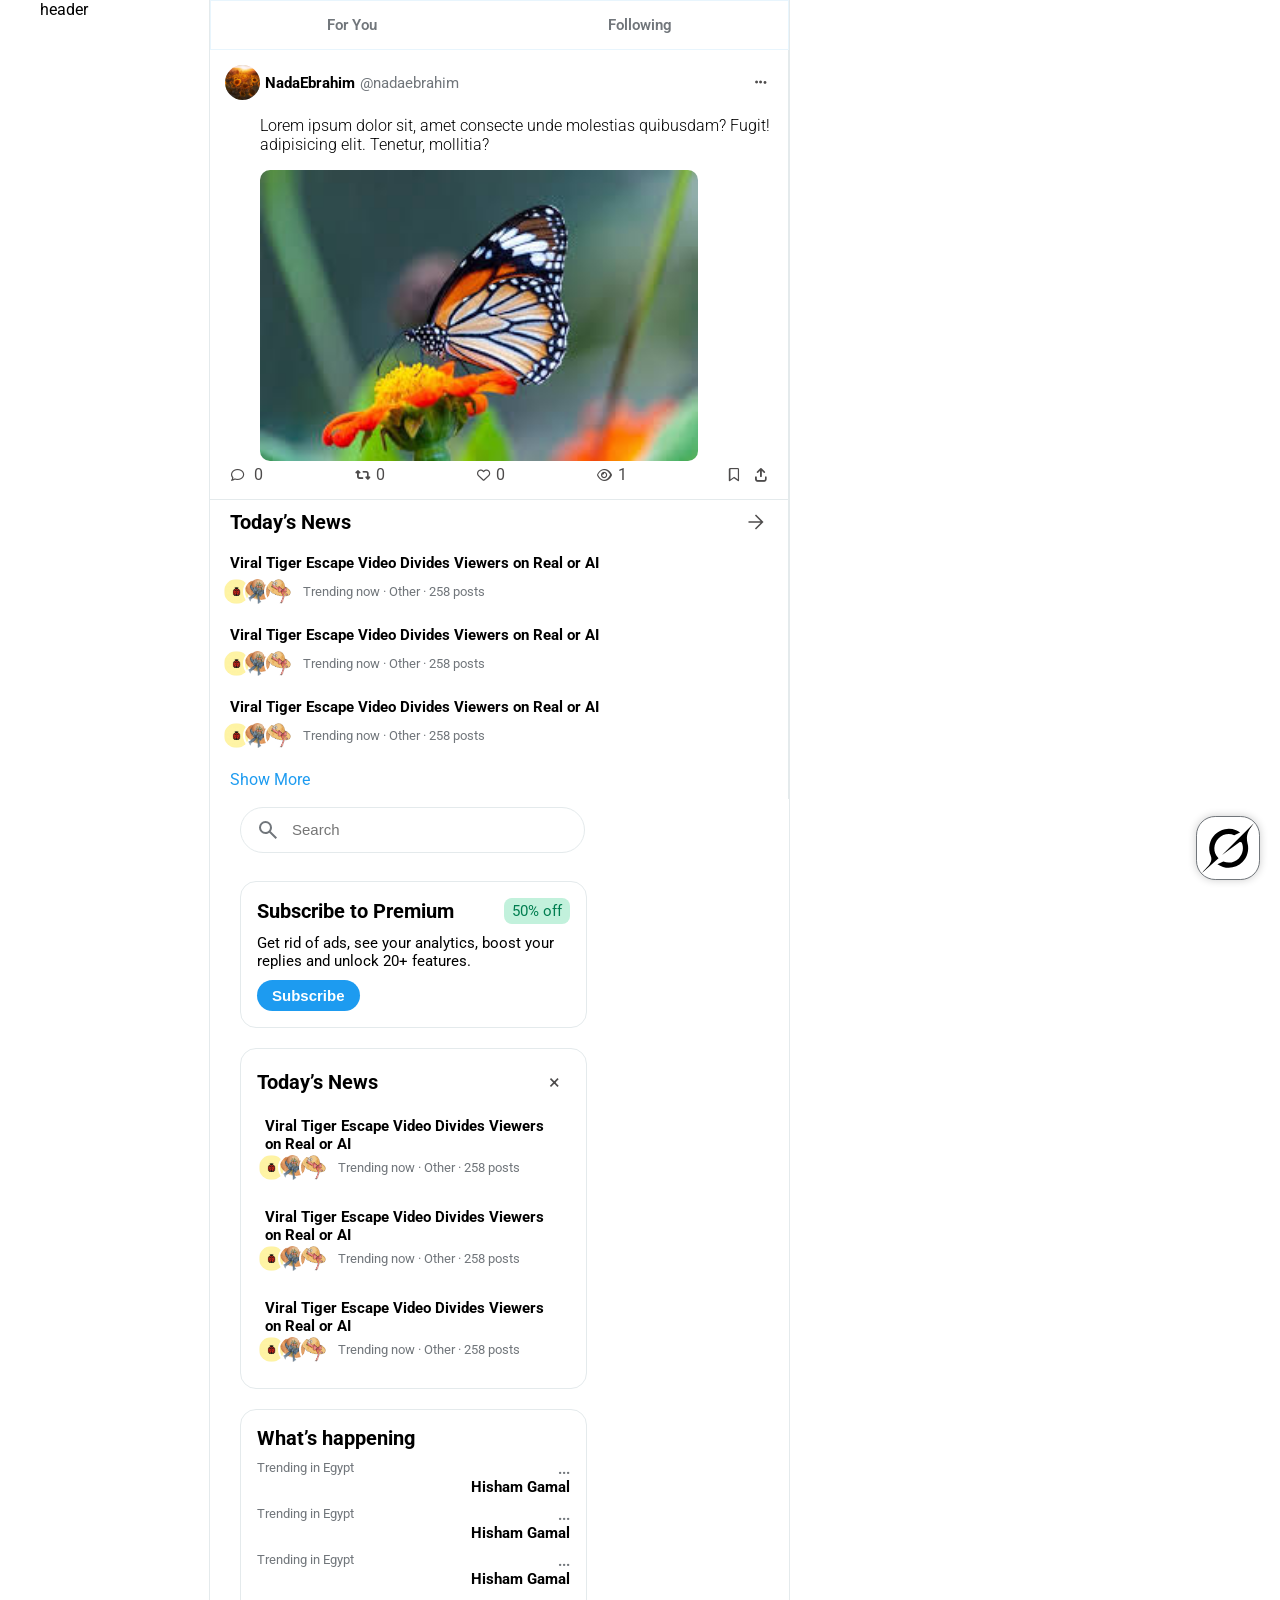
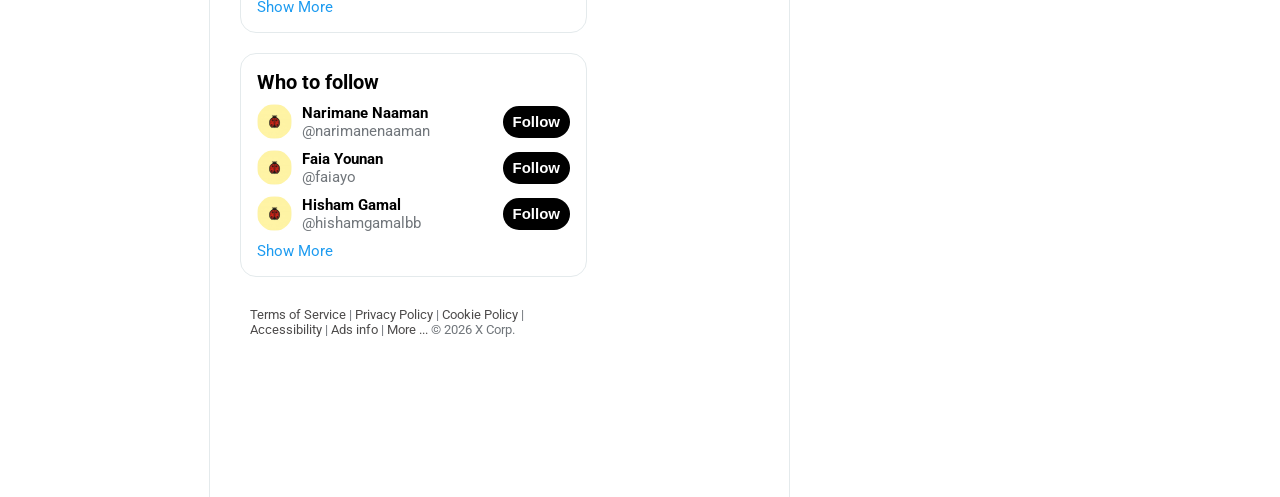
==== commit fe59286f: "merge lists" ====
--- a/HTML/index.html
+++ b/HTML/index.html
@@ -33,7 +33,8 @@
         <p> For You  </p> 
         <p> Following </p>   
       </section>
-
+ 
+  <main>
       <section class="post">
 
         <div class="informUser">
@@ -42,6 +43,7 @@
           <div id="username">@nadaebrahim</div>
           <button class="blue"  id="post-more"> <i class="fa-solid fa-ellipsis"></i></button>
         </div>
+
 
         <div class="mypost">
           <p>Lorem ipsum dolor sit, amet consecte unde molestias quibusdam? Fugit! adipisicing elit. Tenetur, mollitia?</p>
@@ -124,6 +126,7 @@
         </section>
           
     </main>
+
 
     
   <aside>
--- a/CSS/style.css
+++ b/CSS/style.css
@@ -346,7 +346,6 @@
 .post{
   padding: 15px;
   border-bottom: 1px solid var(--border-color);
-
 }
 
 #userphoto{
@@ -394,8 +393,10 @@
 .interac{
    display: flex;
    justify-content: space-between;
-   margin-left: 35px;
-   
+   margin-left: 0;
+    align-items: center;
+  flex-wrap: wrap; 
+  width: 100%;
 }
 
 .load{
@@ -405,13 +406,14 @@
 .mypost p{
   font-family: 'Roboto', sans-serif;
   font-weight: 300; 
-  margin-left: 35px;
+ margin-left: 35px;
 }
 
 #postPhoto{
-  margin-left: 35px;
+ margin-left: 35px;
   border-radius: 10px;
   width: 80%;
+ 
 }
 
 .blue:hover i, .blue:hover span {
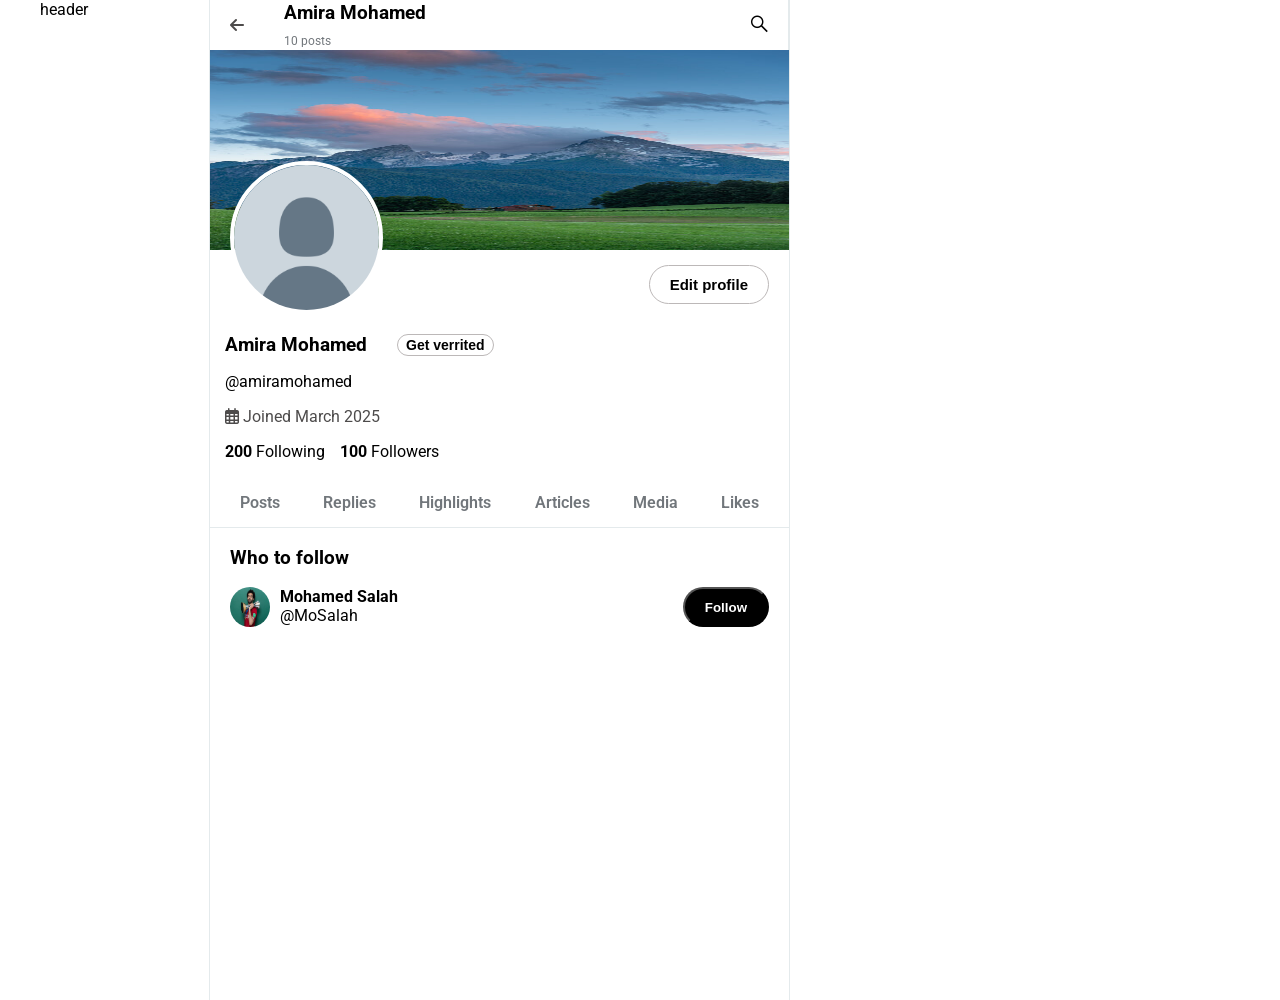
==== commit f54daf21: "profile" ====
--- a/HTML/index.html
+++ b/HTML/index.html
@@ -26,16 +26,19 @@
 </head>
 
 <body>
-  <header>header</header>
+  <header>header
+
+
+   
+  </header>
   
-    <main>
-      <section class="two-optians">
+    <main >
+      <section class="two-optians" style="display: none;">
         <p> For You  </p> 
         <p> Following </p>   
       </section>
  
-  <main>
-      <section class="post">
+      <section class="post" style="display: none;">
 
         <div class="informUser">
           <img id="userphoto" src="../Resources/Images/profile.jpg" alt="">
@@ -74,8 +77,83 @@
         </div>
 
         </section>
-
-        <section>
+    
+     <section class="profile">
+        <div class="profile-container">   
+          <section class="mid-profile">
+               <header class="profile-header">
+                <div class="near">    
+                 <div id="back-head"><i  class="fa-solid fa-arrow-left"></i>  </div>
+                 <div class="centerHead">    
+                 <h3 id="user-head">Amira Mohamed</h3>
+                 <p id="num-posts">10 posts</p>
+                 </div>
+                </div>
+                 <div class="rightHead">
+                 <i id="search-header" class="fa-brands fa-sistrix"></i>
+                 </div>
+               </header>
+               <div class="profile-images">
+                 <img id="large-profile" src="../Resources/Images/photo5.jpg">
+                
+                 <img id="small-profile"  src="../Resources/Images/photo6.png">
+                 <button id="btn-edit">Edit profile</button>
+                 
+               </div>
+               <div class="profile-inform">
+                <div class="name-accont">
+                 <h3>Amira Mohamed</h3>
+                 <button id="verified">Get verrited</button> 
+                </div>
+                  <p>@amiramohamed</p> 
+                 <i class="fa-regular fa-calendar-days"></i>
+                 <span>Joined March 2025</span> 
+                 <div class="follow-info">
+                   <p><b>200</b> Following</p>
+                   <p><b>100</b> Followers</p>
+                  </div>
+               </div>
+               <div>
+                 <nav class="profile-tabs">
+                  <ul>
+                  <li><a href="#">Posts</a></li>
+                  <li><a href="#">Replies</a></li>
+                  <li><a href="#">Highlights</a></li>
+                  <li><a href="#">Articles</a></li>
+                  <li><a href="#">Media</a></li>
+                  <li><a href="#">Likes</a></li>
+                 </ul>
+                </nav> 
+                <div class="tap-content">
+                  <div id="tap-post">
+                    <h3>Who to follow</h3>
+                    <div class="who-follow">
+                      <div class="whatInfoFollow">
+                    <img id="profile-1" src="../Resources/Images/profile7.jpg">
+                    <div class="name-follow">
+                      <b>Mohamed Salah</b>
+                      <p>@MoSalah</p>
+                    </div>
+                    </div>
+                    <button id="btn-follow">Follow</button>
+                      </div>
+                    </div>
+                  <div>
+
+                </div>
+
+                </div>
+            </section>
+            <section class="aside-profile">
+                <section class="search-people"></section>
+                <section  class="might-like"></section>
+                <section  class="happened"></section>
+                <section class="foot-profile"></section>
+            </section>
+        </div>
+    </section>
+
+        <section style="display: none;">
           <div class="feed-news">
             <p id="side-label">Today’s News</p>
             <span class="material-symbols-outlined">arrow_forward</span>
@@ -129,7 +207,7 @@
 
 
     
-  <aside>
+  <aside style="display: none;">
 
     <section class="search-section">
       <div class="search">
--- a/CSS/style.css
+++ b/CSS/style.css
@@ -579,4 +579,160 @@
   bottom: -2;
   color: var(--accent-color);
   border: 1px solid var(--accent-hover-color);
-} */+} */
+
+ .profile-container{
+  display: flex;
+  height: 1000px;
+
+ }
+ .mid-profile{
+  width: 100%;
+ }
+ .profile-header{
+ 
+  display: flex;
+  align-items: center;
+  justify-content: space-between;
+  padding: 2px 20px;
+ }
+
+
+ .centerHead{
+    display: flex;
+  flex-direction: column;
+  gap: 5px;
+ }
+.centerHead h3{
+  margin: 0;
+}
+.centerHead p{
+  margin: 0;
+}
+ #num-posts{
+  color: var(--text-secondary-color);
+  font-size: 12px;
+}
+
+
+ #search-header{
+font-size:larger;
+color:var(--primary-color) ;
+ }
+
+
+.profile-images{
+   position: relative; 
+} 
+#large-profile{
+   width:100%;
+    height:200px ;
+   
+   }
+#small-profile{ 
+  position: absolute; 
+  width: 25%;
+   border-radius: 50%;
+    bottom:-60px ;
+     left:20px ; 
+     border: 4px solid white;
+     }
+     .centerHead{
+      display: flex;
+    gap: 10px;
+     }
+     .near{
+      display: flex;
+        align-items: center;     
+      gap: 40px;
+     }
+ #btn-edit{
+  position: absolute;
+    right: 20px;
+  bottom: -50px;
+  border: 1px solid rgb(188, 184, 184);
+  padding: 10px 20px;
+  background-color:white;
+  border-radius: 20px;
+  white-space: nowrap;
+   font-weight: bold;
+   font-size: 15px;
+ }
+  #verified:hover
+ ,#btn-edit:hover{
+  background-color:  var(--border-color);
+ transition: 0.2s ;
+ }
+ .profile-inform{
+ 
+  margin-top: 80px;
+  padding-left: 15px;
+ }
+  #verified{
+   
+   border: 1px solid rgb(188, 184, 184);
+   background-color: white;
+   border-radius: 20px;
+   font-weight: bold;
+   font-size: 14px;
+   padding:2px 8px ;
+  }
+ .name-accont{
+   display: flex;
+   align-items: center;
+    gap: 30px;
+ }
+ .follow-info{
+  display: flex;
+   gap: 15px;
+ }
+ .name-accont h3,
+.name-accont p{
+  margin: 0;
+}
+
+.profile-tabs ul{
+   padding: 0 15px 15px;
+  display: flex;
+  justify-content: space-between;
+  list-style: none;
+  border-bottom: 1px solid var(--border-color);
+
+}
+.profile-tabs ul a{
+  text-decoration: none;
+  color: var(--text-secondary-color);
+  font-weight:600;
+  padding: 15px;
+}
+ .profile-tabs ul a:hover{
+  background-color: var(--border-color);
+ }
+ #profile-1{
+  width: 40px;
+  height: 40px;
+  border-radius: 50%;
+ }
+ .tap-content{
+  padding-left:20px ;
+  padding-right:20px ;
+ }
+ .name-follow p,b{
+  margin: 0;
+ }
+ .whatInfoFollow{
+  display: flex;
+  gap: 10px;
+ }
+ 
+ .who-follow{
+  display: flex;
+justify-content: space-between;
+ }
+ #btn-follow{
+  background-color: #000000;
+  color: var(--white-color);
+  border-radius: 20px;
+  padding: 3px 20px ;
+  font-weight: bold;
+ }
